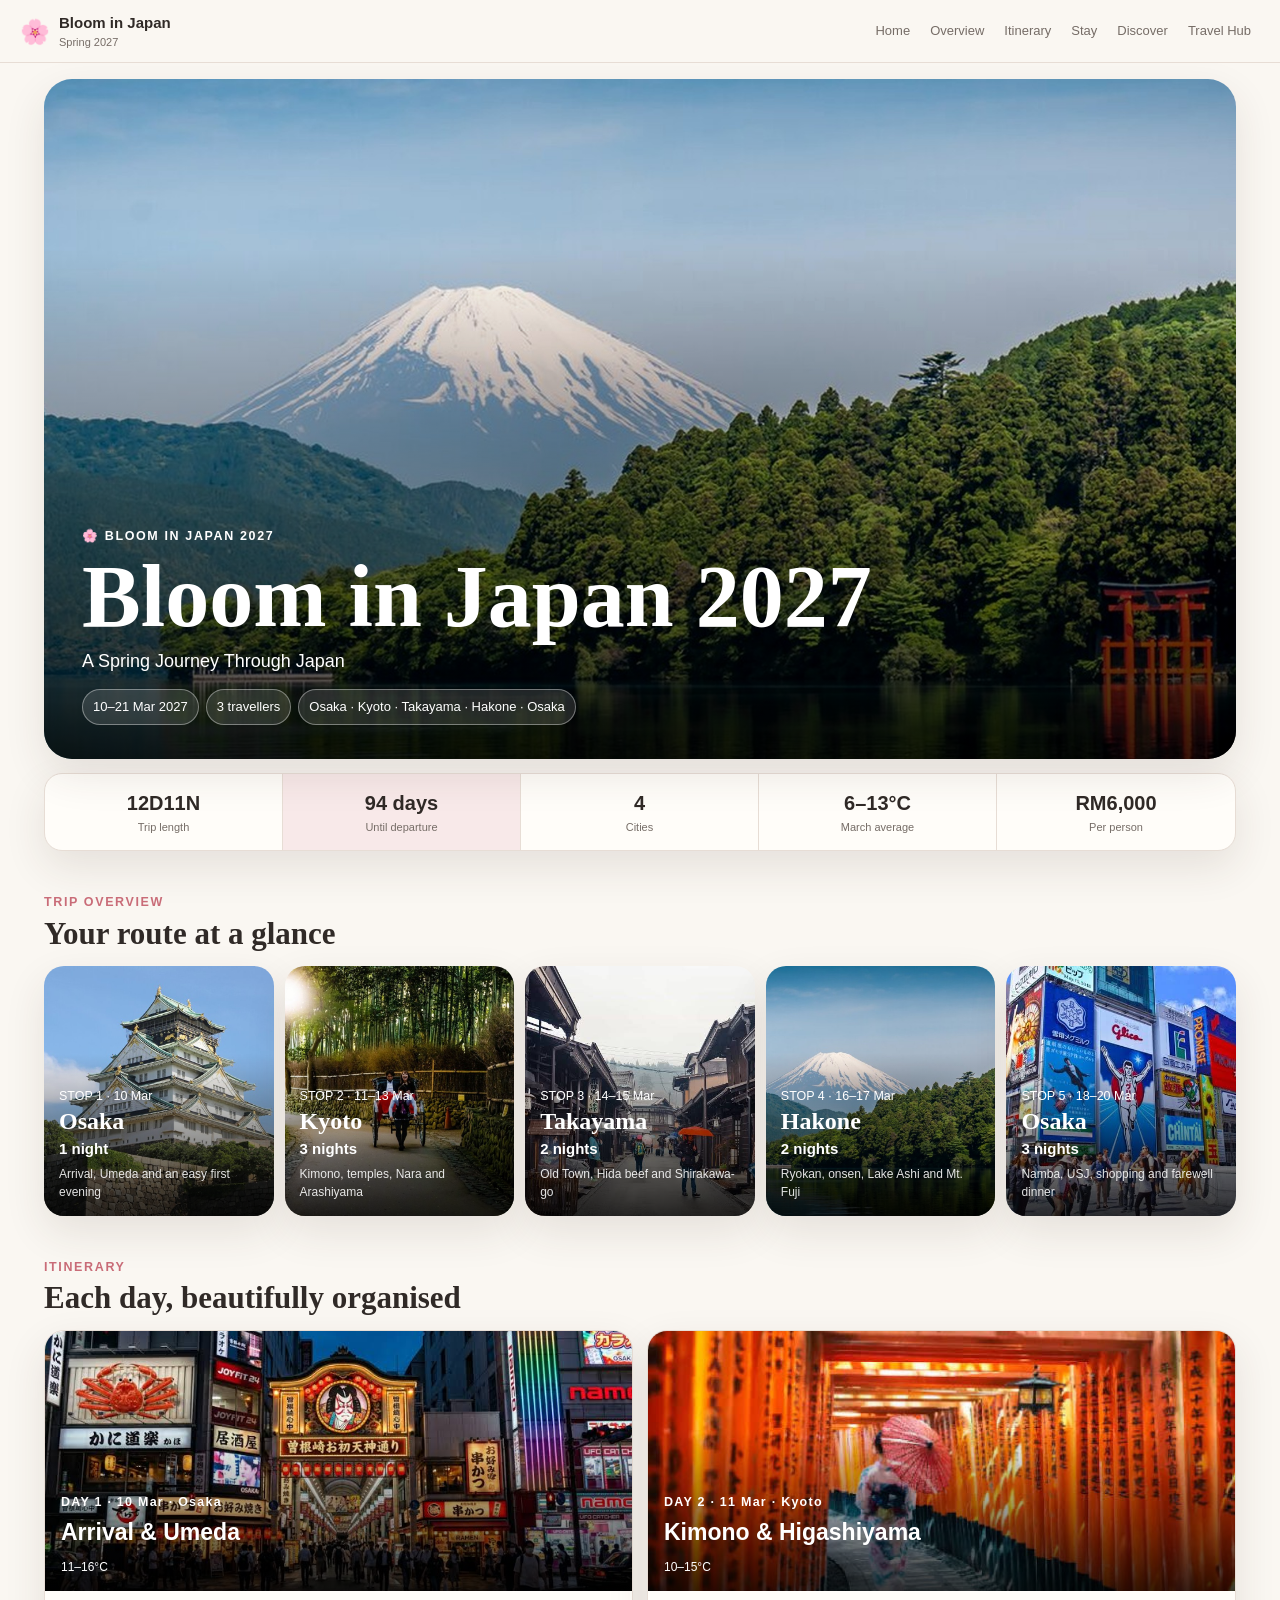
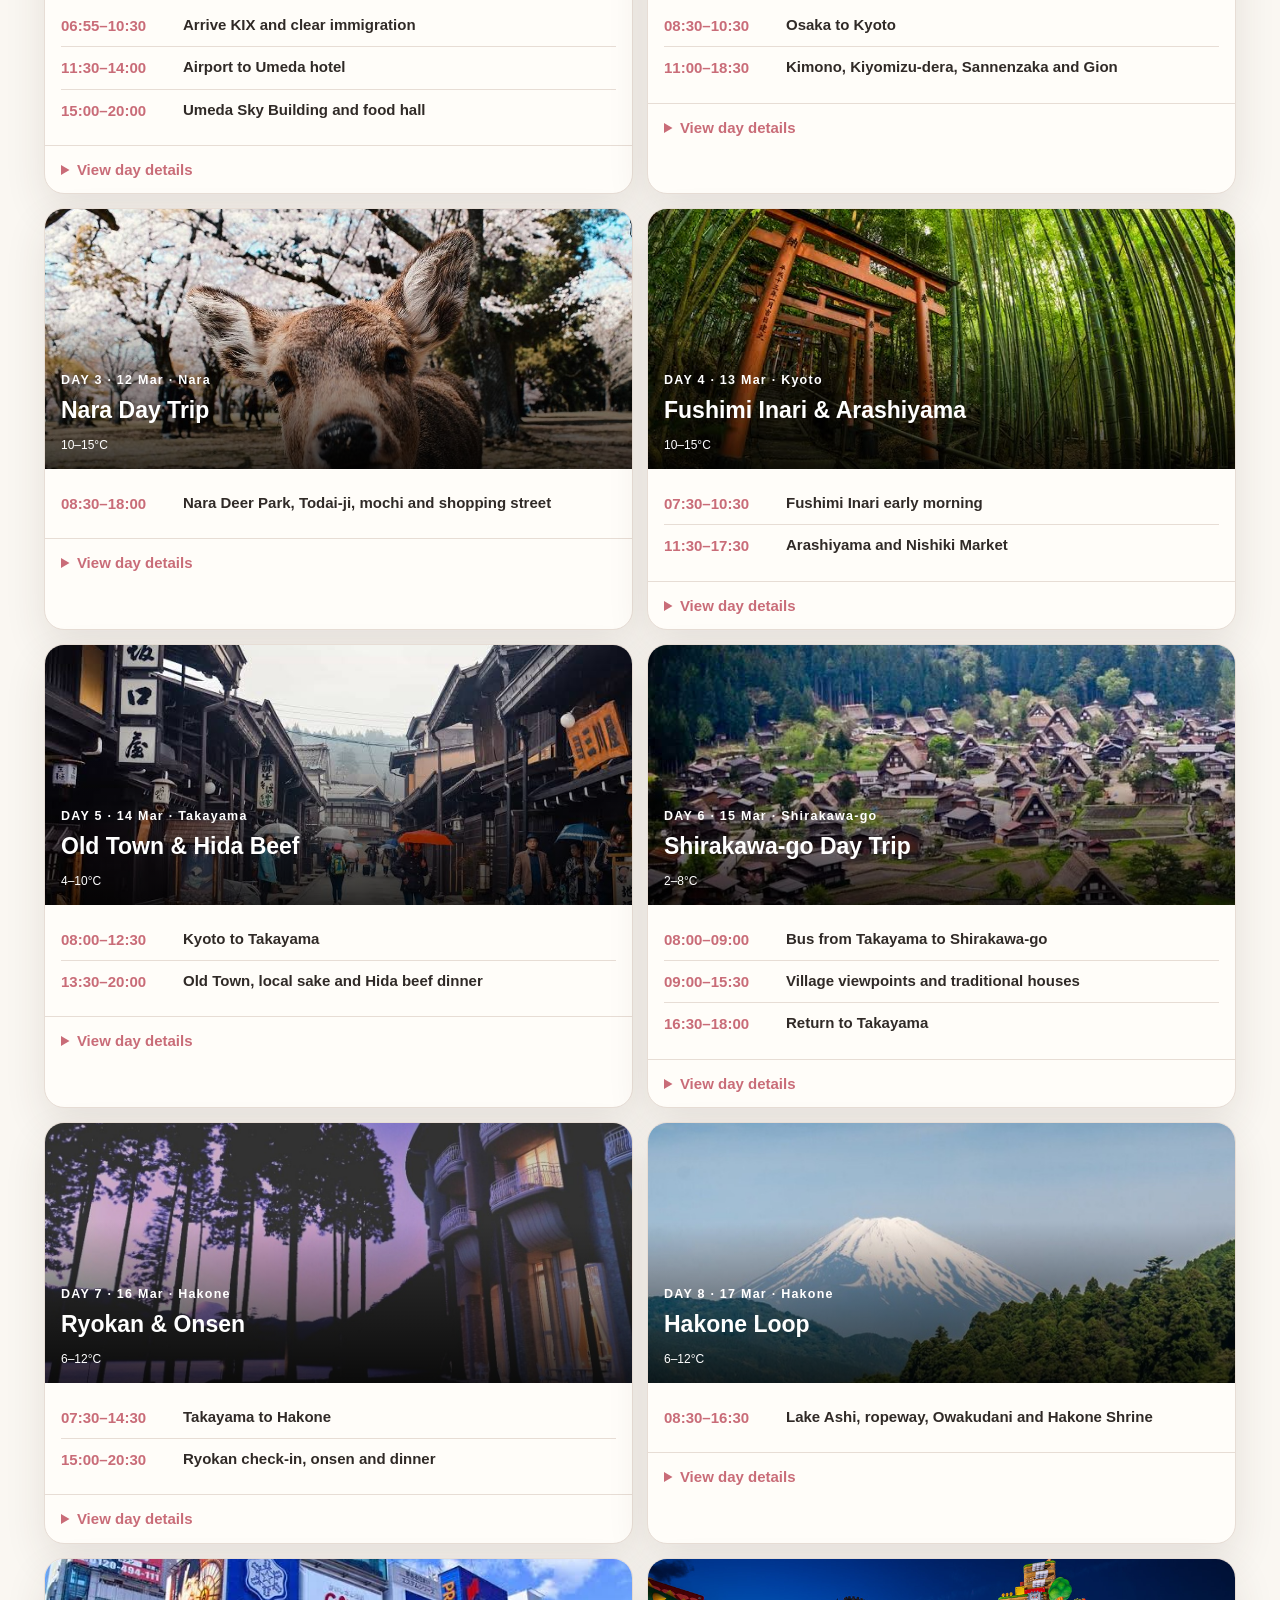
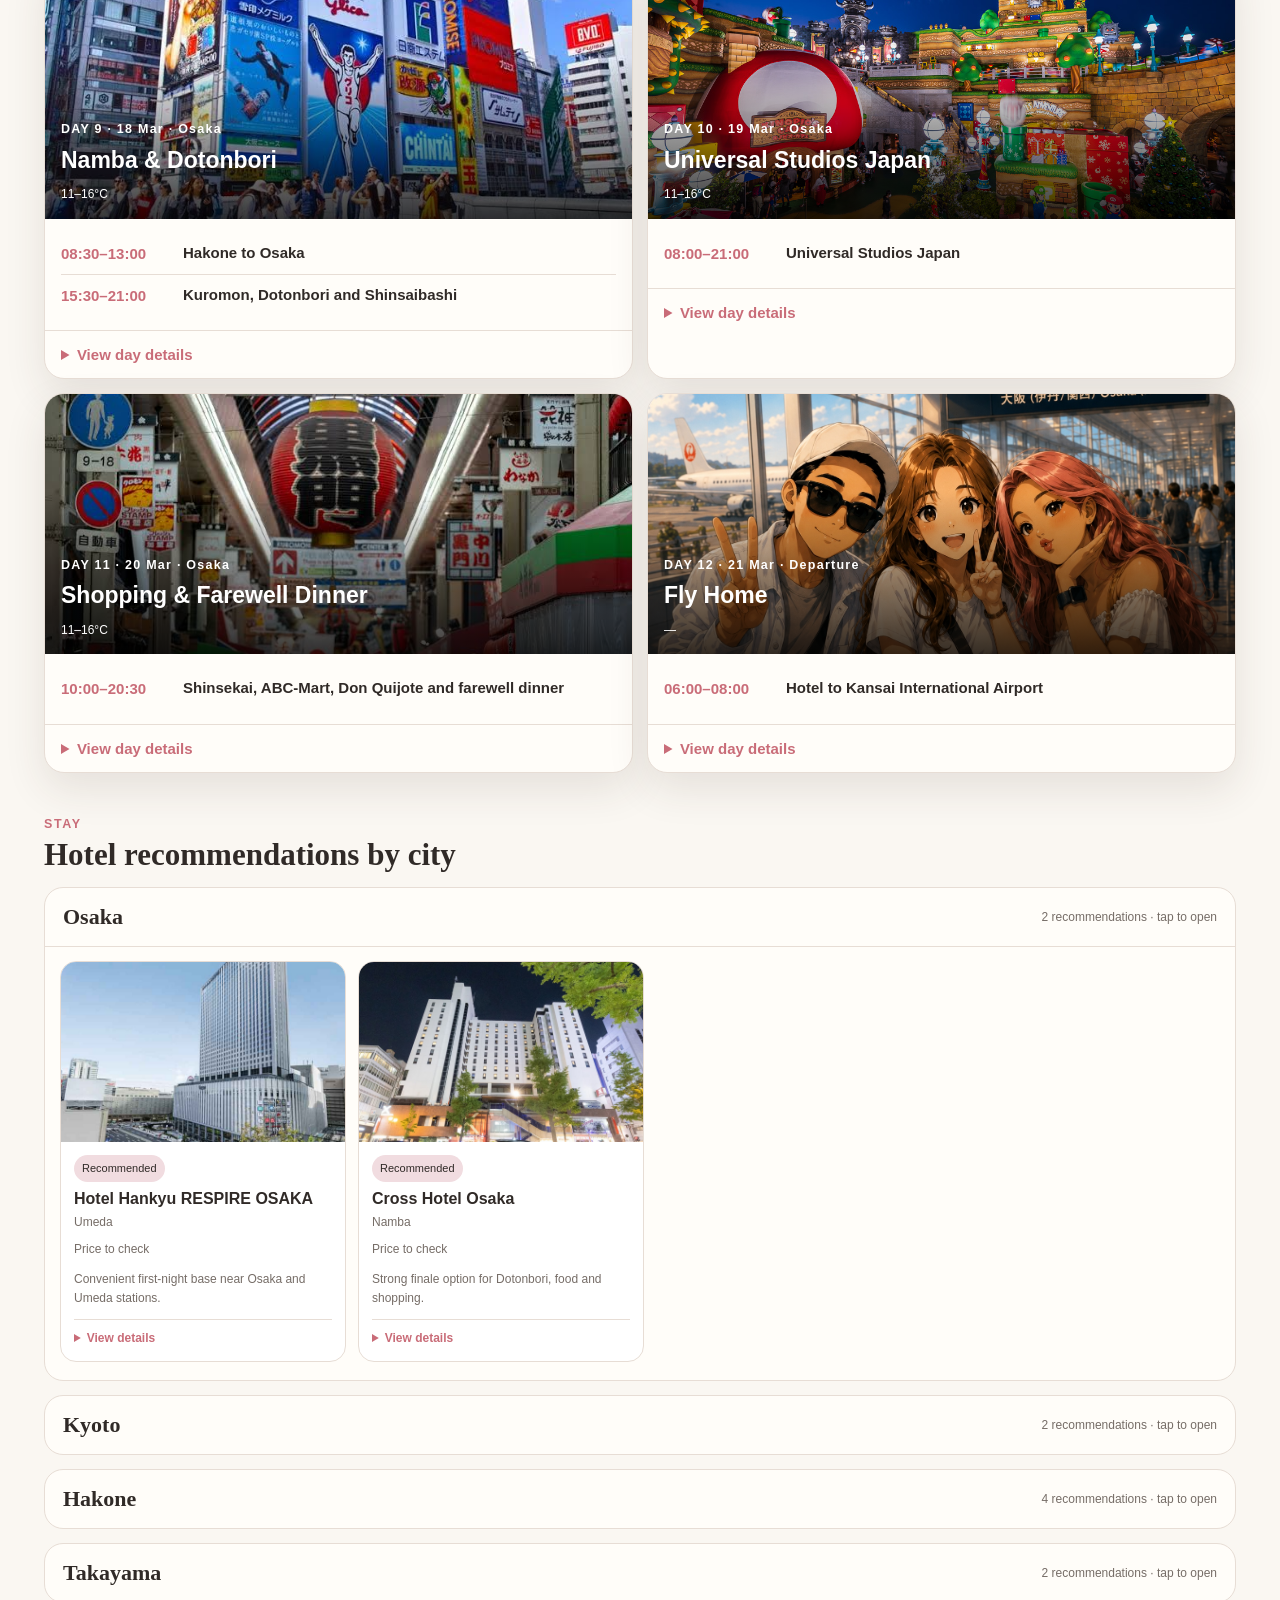
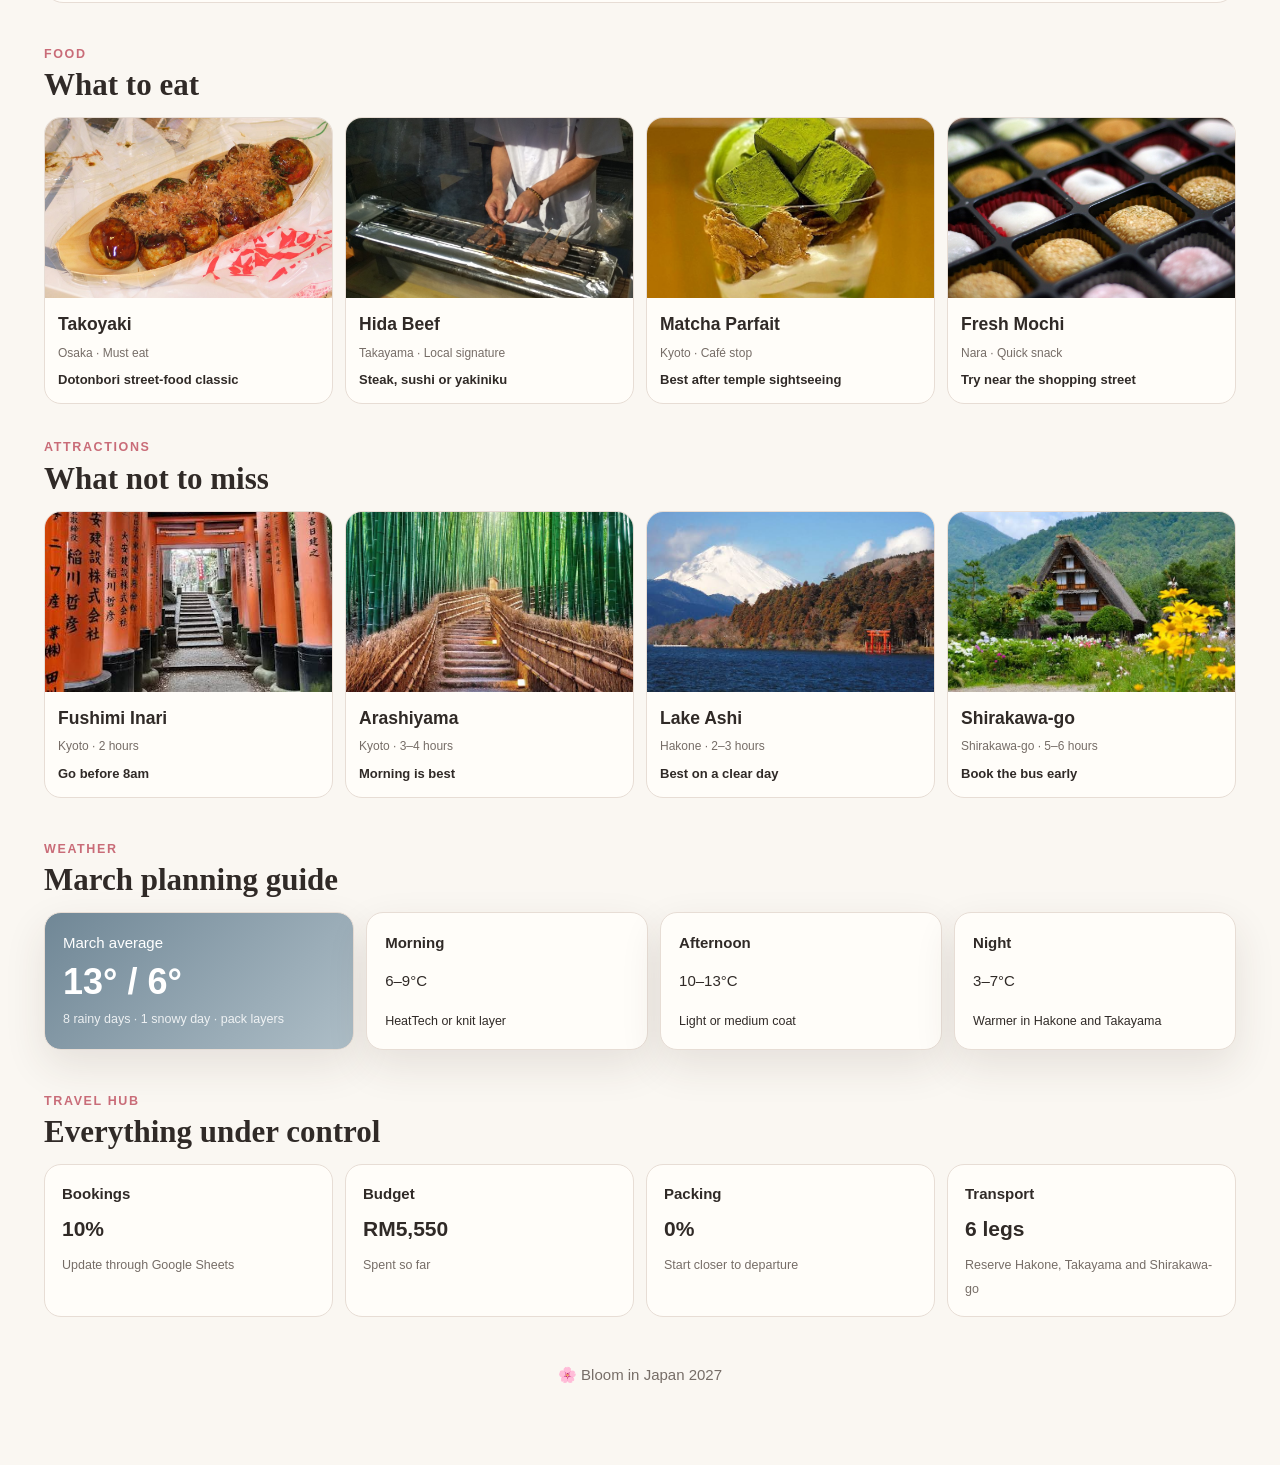
==== index.html @ 4341fa82 "Add files via upload" ====
<!doctype html>
<html lang="en">
<head>
<meta charset="utf-8">
<meta name="viewport" content="width=device-width,initial-scale=1,viewport-fit=cover">
<meta name="theme-color" content="#faf7f2">
<title>🌸 Bloom in Japan 2027</title>
<meta name="description" content="Bloom in Japan 2027 — a spring journey through Osaka, Kyoto, Takayama and Hakone.">
<link rel="stylesheet" href="assets/css/styles.css">
</head>
<body>
<header class="header">
<a class="brand" href="#home"><span>🌸</span><div><strong>Bloom in Japan</strong><small>Spring 2027</small></div></a>
<nav><a href="#home">Home</a><a href="#overview">Overview</a><a href="#itinerary">Itinerary</a><a href="#hotels">Stay</a><a href="#discover">Discover</a><a href="#hub">Travel Hub</a></nav>
</header>
<main>
<section id="home" class="hero"><img src="images/hero.jpg" alt="Japan"><div class="hero-copy"><small>🌸 BLOOM IN JAPAN 2027</small><h1 id="tripName"></h1><p id="tripStyle"></p><div class="pills"><span class="pill" id="dates"></span><span class="pill" id="travellers"></span><span class="pill" id="cities"></span></div></div></section>
<section class="stats"><div class="stat"><strong id="duration"></strong><span>Trip length</span></div><div class="stat countdown" id="countdownBox"><strong id="countdown"></strong><span>Until departure</span></div><div class="stat"><strong>4</strong><span>Cities</span></div><div class="stat"><strong>6–13°C</strong><span>March average</span></div><div class="stat"><strong id="budget"></strong><span>Per person</span></div></section>
<section id="overview" class="section"><div class="heading"><div><small>TRIP OVERVIEW</small><h2>Your route at a glance</h2></div></div><div id="routeGrid" class="route-grid"></div></section>
<section id="itinerary" class="section"><div class="heading"><div><small>ITINERARY</small><h2>Each day, beautifully organised</h2></div></div><div id="dayGrid" class="day-grid"></div></section>
<section id="hotels" class="section"><div class="heading"><div><small>STAY</small><h2>Hotel recommendations by city</h2></div></div><div id="hotelCities"></div></section>
<section id="discover" class="section"><div class="heading"><div><small>FOOD</small><h2>What to eat</h2></div></div><div id="foodGrid" class="card-grid"></div><div class="heading" style="margin-top:30px"><div><small>ATTRACTIONS</small><h2>What not to miss</h2></div></div><div id="attractionGrid" class="card-grid"></div></section>
<section class="section"><div class="heading"><div><small>WEATHER</small><h2>March planning guide</h2></div></div><div class="weather"><article class="weather-main"><span>March average</span><strong>13° / 6°</strong><small>8 rainy days · 1 snowy day · pack layers</small></article><article><strong>Morning</strong><p>6–9°C</p><small>HeatTech or knit layer</small></article><article><strong>Afternoon</strong><p>10–13°C</p><small>Light or medium coat</small></article><article><strong>Night</strong><p>3–7°C</p><small>Warmer in Hakone and Takayama</small></article></div></section>
<section id="hub" class="section"><div class="heading"><div><small>TRAVEL HUB</small><h2>Everything under control</h2></div></div><div class="hub"><article><strong>Bookings</strong><p>10%</p><small>Update through Google Sheets</small></article><article><strong>Budget</strong><p>RM5,550</p><small>Spent so far</small></article><article><strong>Packing</strong><p>0%</p><small>Start closer to departure</small></article><article><strong>Transport</strong><p>6 legs</p><small>Reserve Hakone, Takayama and Shirakawa-go</small></article></div></section>
<footer>🌸 Bloom in Japan 2027</footer>
</main>
<div class="bottom-nav"><a href="#home">Home</a><a href="#itinerary">Days</a><a href="#hotels">Stay</a><a href="#discover">Save</a><a href="#hub">Hub</a></div>
<script src="assets/js/config.js?v=2.1"></script>
<script src="assets/js/app.js?v=2.1"></script>
</body></html>
---- assets/css/styles.css ----
:root{--bg:#faf7f2;--card:#fffdf9;--text:#302a27;--muted:#766d67;--line:#e7ddd5;--rose:#c96c78;--mocha:#8b5e57;--shadow:0 16px 42px rgba(65,45,35,.11)}
*{box-sizing:border-box}html{scroll-behavior:smooth}body{margin:0;background:var(--bg);color:var(--text);font:15px/1.55 Inter,-apple-system,BlinkMacSystemFont,"Segoe UI",sans-serif}a{color:inherit;text-decoration:none}button{font:inherit}img{display:block;max-width:100%}
.header{position:sticky;top:0;z-index:30;display:flex;align-items:center;justify-content:space-between;gap:20px;padding:11px max(16px,calc((100vw - 1240px)/2));background:rgba(250,247,242,.96);border-bottom:1px solid var(--line);backdrop-filter:blur(18px)}
.brand{display:flex;align-items:center;gap:9px}.brand>span{font-size:24px}.brand strong,.brand small{display:block}.brand small{font-size:11px;color:var(--muted)}
nav{display:flex;gap:2px;overflow:auto}nav a{white-space:nowrap;padding:9px;font-size:13px;color:var(--muted)}
main{max-width:1240px;margin:auto;padding:16px 24px 74px}.hero{height:min(76vh,680px);position:relative;border-radius:28px;overflow:hidden;box-shadow:var(--shadow)}.hero img{width:100%;height:100%;object-fit:cover}.hero:after{content:"";position:absolute;inset:0;background:linear-gradient(transparent 25%,rgba(0,0,0,.78))}.hero-copy{position:absolute;z-index:2;left:38px;right:38px;bottom:34px;color:#fff}.hero-copy small{font-weight:800;letter-spacing:.13em}.hero h1{font:700 clamp(48px,8vw,88px)/.98 Georgia,serif;margin:8px 0}.hero p{font-size:18px;margin:0 0 13px}.pills{display:flex;flex-wrap:wrap;gap:7px}.pill{padding:7px 10px;border:1px solid rgba(255,255,255,.38);background:rgba(255,255,255,.13);border-radius:999px;font-size:13px}
.stats{display:grid;grid-template-columns:repeat(5,1fr);margin-top:14px;border:1px solid var(--line);border-radius:18px;background:var(--card);box-shadow:var(--shadow)}.stat{padding:14px;text-align:center;border-right:1px solid var(--line)}.stat:last-child{border-right:0}.stat strong,.stat span{display:block}.stat strong{font-size:20px}.stat span{font-size:11px;color:var(--muted)}.countdown{background:#f8e9e9}
.section{margin-top:38px}.heading{display:flex;justify-content:space-between;align-items:end;gap:14px;margin-bottom:14px}.heading small{color:var(--rose);font-weight:800;letter-spacing:.13em}.heading h2{font:700 31px Georgia,serif;margin:3px 0 0}
.route-grid{display:grid;grid-template-columns:repeat(5,1fr);gap:11px}.route-card{min-height:250px;position:relative;overflow:hidden;border-radius:20px;box-shadow:var(--shadow)}.route-card img{width:100%;height:100%;object-fit:cover}.route-card:after{content:"";position:absolute;inset:0;background:linear-gradient(transparent 35%,rgba(0,0,0,.8))}.route-copy{position:absolute;z-index:2;left:15px;right:15px;bottom:14px;color:#fff}.route-copy small,.route-copy strong,.route-copy span{display:block}.route-copy h3{font:700 24px Georgia,serif;margin:2px 0}.route-copy span{font-size:12px;opacity:.88;margin-top:4px}
.day-grid{display:grid;grid-template-columns:repeat(2,1fr);gap:14px}.day-card{background:var(--card);border:1px solid var(--line);border-radius:20px;overflow:hidden;box-shadow:var(--shadow)}.day-media{height:260px;position:relative}.day-media img{width:100%;height:100%;object-fit:cover}.day-media:after{content:"";position:absolute;inset:0;background:linear-gradient(transparent 38%,rgba(0,0,0,.78))}.day-title{position:absolute;z-index:2;left:16px;right:16px;bottom:14px;color:#fff}.day-title small{letter-spacing:.1em;font-weight:800}.day-title h3{margin:3px 0;font-size:23px}.day-title span{font-size:12px}.day-summary{padding:14px 16px}.activity{display:grid;grid-template-columns:110px minmax(0,1fr);gap:12px;padding:9px 0;border-bottom:1px solid var(--line)}.activity:last-child{border-bottom:0}.activity time{white-space:nowrap;color:var(--rose);font-weight:750}.activity strong{overflow-wrap:anywhere;line-height:1.4}.day-extra{border-top:1px solid var(--line)}.day-extra summary{cursor:pointer;padding:12px 16px;color:var(--rose);font-weight:750}.day-extra p{padding:0 16px 14px;margin:0;color:var(--muted);font-size:13px}
.hotel-city{margin-bottom:14px;border:1px solid var(--line);border-radius:19px;background:var(--card);overflow:hidden}.hotel-city-head{padding:16px 18px;display:flex;justify-content:space-between;align-items:center;cursor:pointer}.hotel-city-head h3{font:700 22px Georgia,serif;margin:0}.hotel-city-head span{font-size:12px;color:var(--muted)}.hotel-city-body{display:none;padding:0 14px 14px}.hotel-city.open .hotel-city-body{display:block;border-top:1px solid var(--line)}.hotel-row{display:flex;gap:12px;overflow-x:auto;padding:14px 1px 4px;scroll-snap-type:x mandatory}.hotel-card{flex:0 0 286px;scroll-snap-align:start;border:1px solid var(--line);border-radius:16px;overflow:hidden;background:#fff}.hotel-card img{width:100%;height:180px;object-fit:cover;background:#eadfd8}.hotel-body{padding:13px}.tag{display:inline-flex;padding:5px 8px;border-radius:999px;background:#f1dce0;font-size:11px}.hotel-body h4{font-size:16px;line-height:1.3;margin:7px 0 3px}.meta{font-size:12px;color:var(--muted)}.price{font-size:19px;font-weight:850;margin:7px 0}.why{font-size:12px;color:var(--muted);display:-webkit-box;-webkit-line-clamp:2;-webkit-box-orient:vertical;overflow:hidden}.hotel-body details{border-top:1px solid var(--line);margin-top:10px;padding-top:9px}.hotel-body summary{cursor:pointer;color:var(--rose);font-size:12px;font-weight:750}.hotel-body details p{font-size:12px;color:var(--muted)}.buttons{display:flex;gap:7px}.buttons a{padding:8px 10px;border-radius:9px;background:var(--text);color:#fff;font-size:12px}.buttons .alt{background:#eee5de;color:var(--text)}
.card-grid{display:grid;grid-template-columns:repeat(4,1fr);gap:12px}.visual-card{border:1px solid var(--line);border-radius:17px;overflow:hidden;background:var(--card)}.visual-card img{width:100%;height:180px;object-fit:cover}.visual-body{padding:13px}.visual-body h3{margin:0}.visual-body p{font-size:12px;color:var(--muted);margin:5px 0}.visual-body strong{font-size:13px}
.weather{display:grid;grid-template-columns:1.1fr repeat(3,1fr);gap:12px}.weather article{padding:18px;background:var(--card);border:1px solid var(--line);border-radius:17px;box-shadow:var(--shadow)}.weather-main{background:linear-gradient(135deg,#708796,#aebec7)!important;color:#fff}.weather-main strong{font-size:36px}.weather-main span,.weather-main small{display:block}.weather-main small{opacity:.84}.hub{display:grid;grid-template-columns:repeat(4,1fr);gap:12px}.hub article{padding:17px;background:var(--card);border:1px solid var(--line);border-radius:17px}.hub p{font-size:21px;font-weight:850;margin:7px 0}.hub small{color:var(--muted)}
footer{text-align:center;color:var(--muted);padding:46px 0 5px}.bottom-nav{display:none}
@media(max-width:950px){.route-grid{grid-template-columns:repeat(3,1fr)}.card-grid,.weather,.hub{grid-template-columns:repeat(2,1fr)}}
@media(max-width:680px){
.header{display:block;padding:9px 12px 0}.brand{padding-bottom:4px}nav{margin:0 -12px;padding:0 12px}main{padding:10px 10px 86px}.hero{height:66vh;border-radius:20px}.hero-copy{left:21px;right:21px;bottom:22px}.hero h1{font-size:48px}.stats{grid-template-columns:repeat(2,1fr)}.stat{border-top:1px solid var(--line)}.stat:nth-child(-n+2){border-top:0}.stat:nth-child(even){border-right:0}.stat:last-child{grid-column:1/-1}.route-grid{display:flex;overflow-x:auto;scroll-snap-type:x mandatory}.route-card{min-width:78vw;scroll-snap-align:start}.day-grid{grid-template-columns:1fr}.day-media{height:230px}.activity{grid-template-columns:92px minmax(0,1fr);gap:9px}.activity time{font-size:12px}.card-grid,.weather,.hub{grid-template-columns:1fr}.hotel-card{flex-basis:82vw}.heading h2{font-size:26px}.bottom-nav{display:flex;position:fixed;z-index:40;left:10px;right:10px;bottom:10px;justify-content:space-around;padding:8px;background:rgba(48,42,39,.94);border-radius:17px;box-shadow:var(--shadow)}.bottom-nav a{color:#fff;font-size:11px;padding:7px}
}
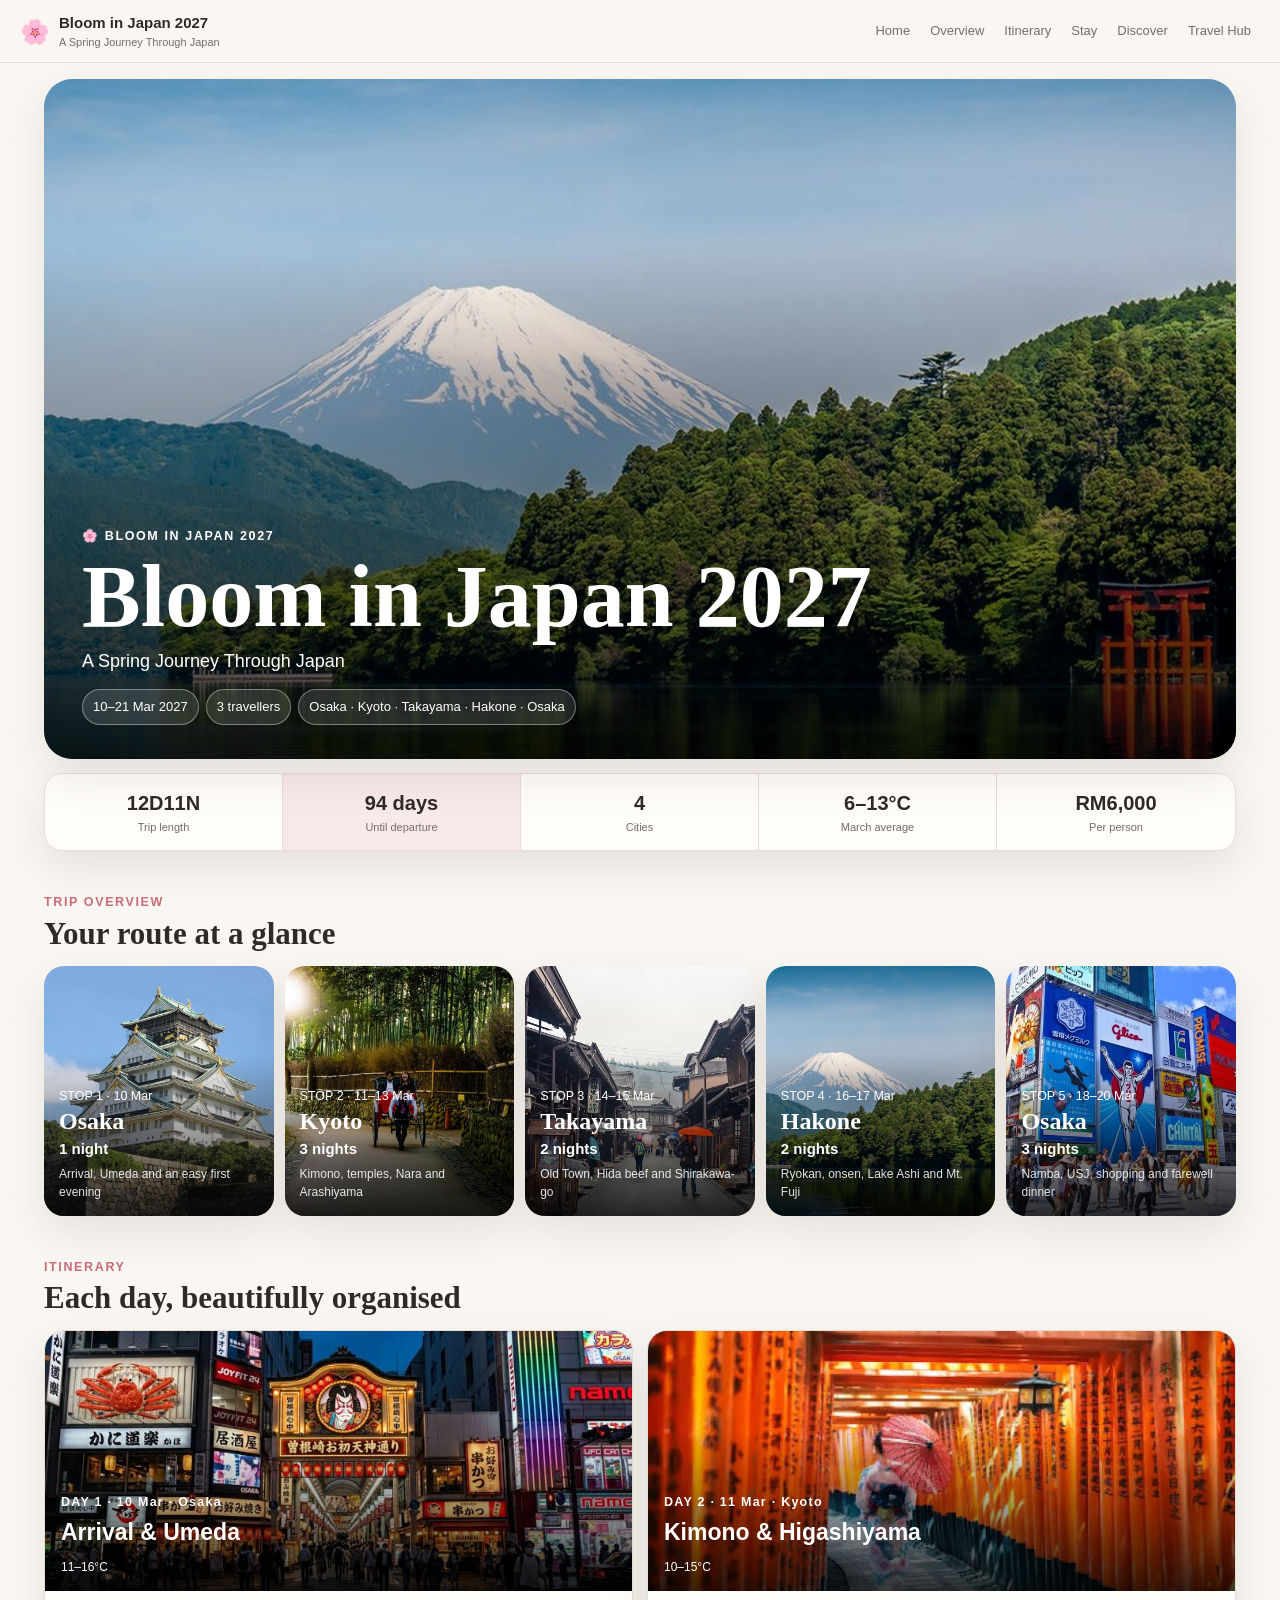
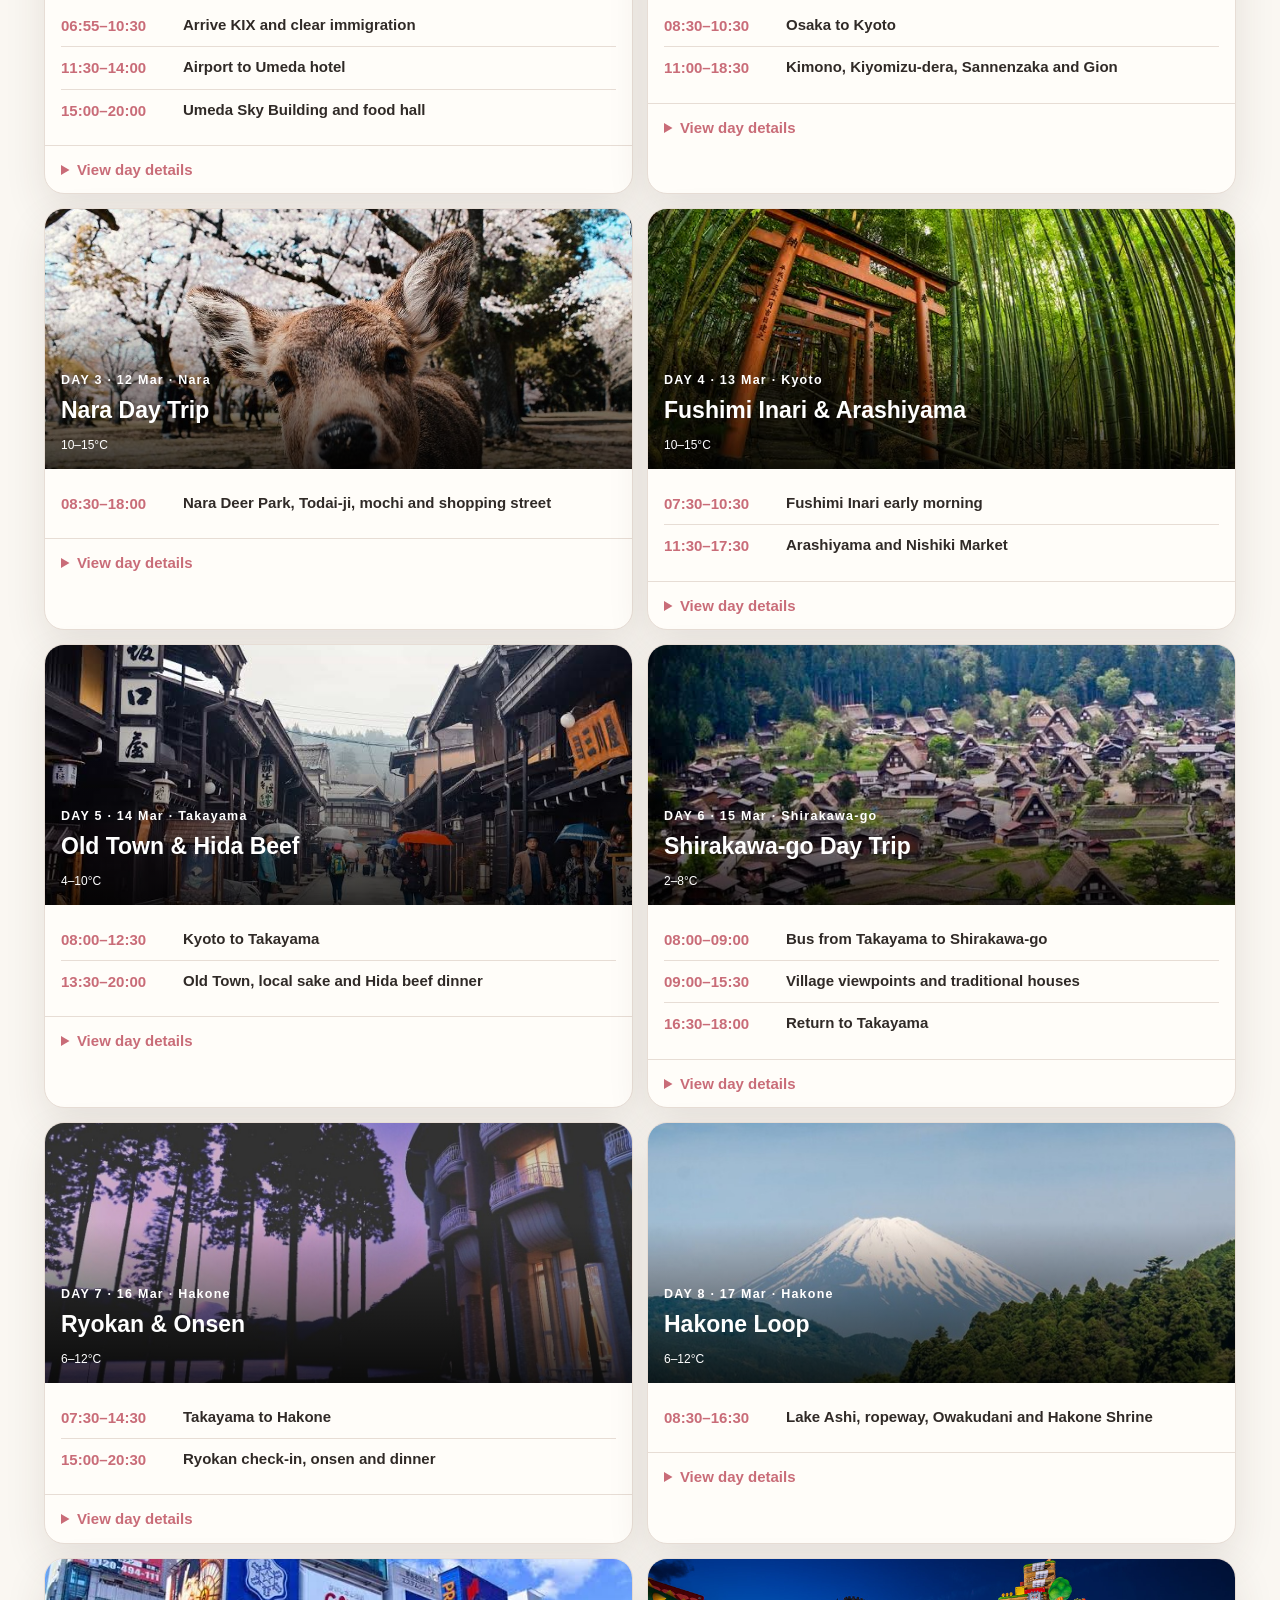
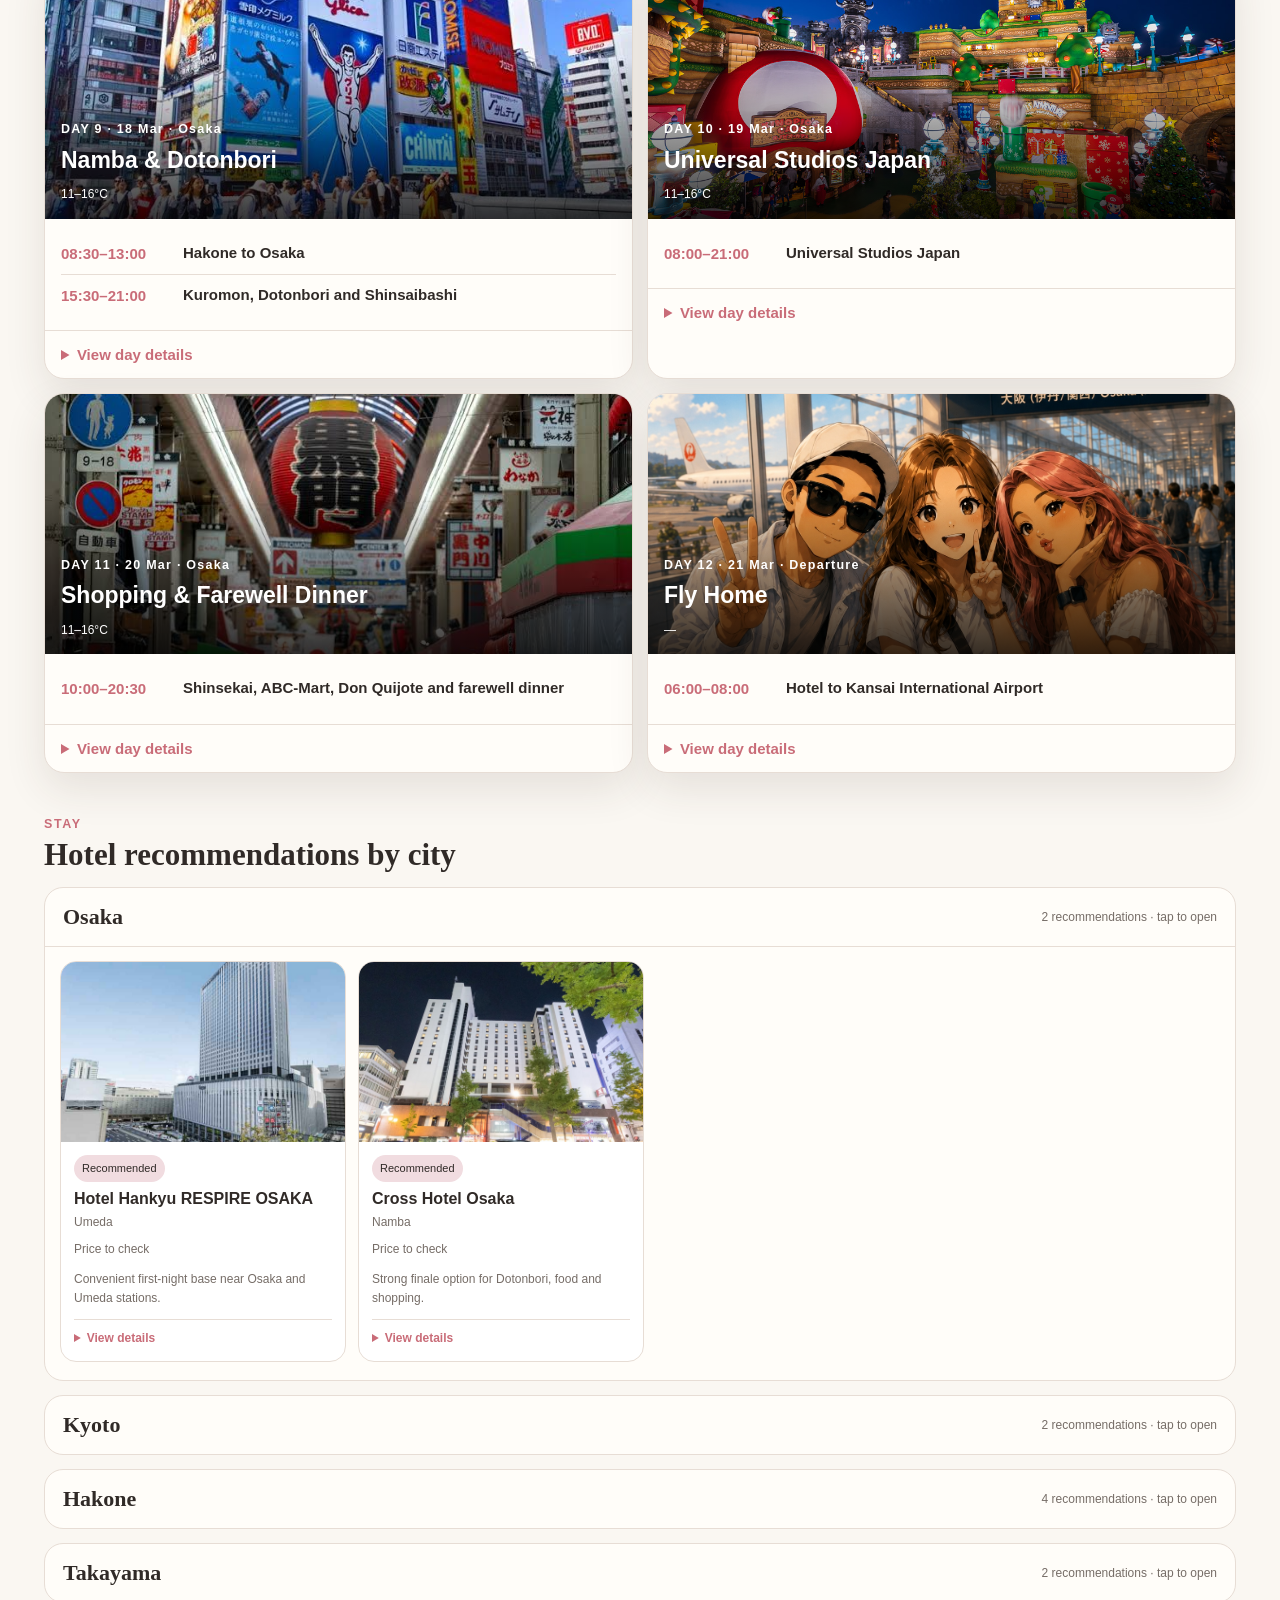
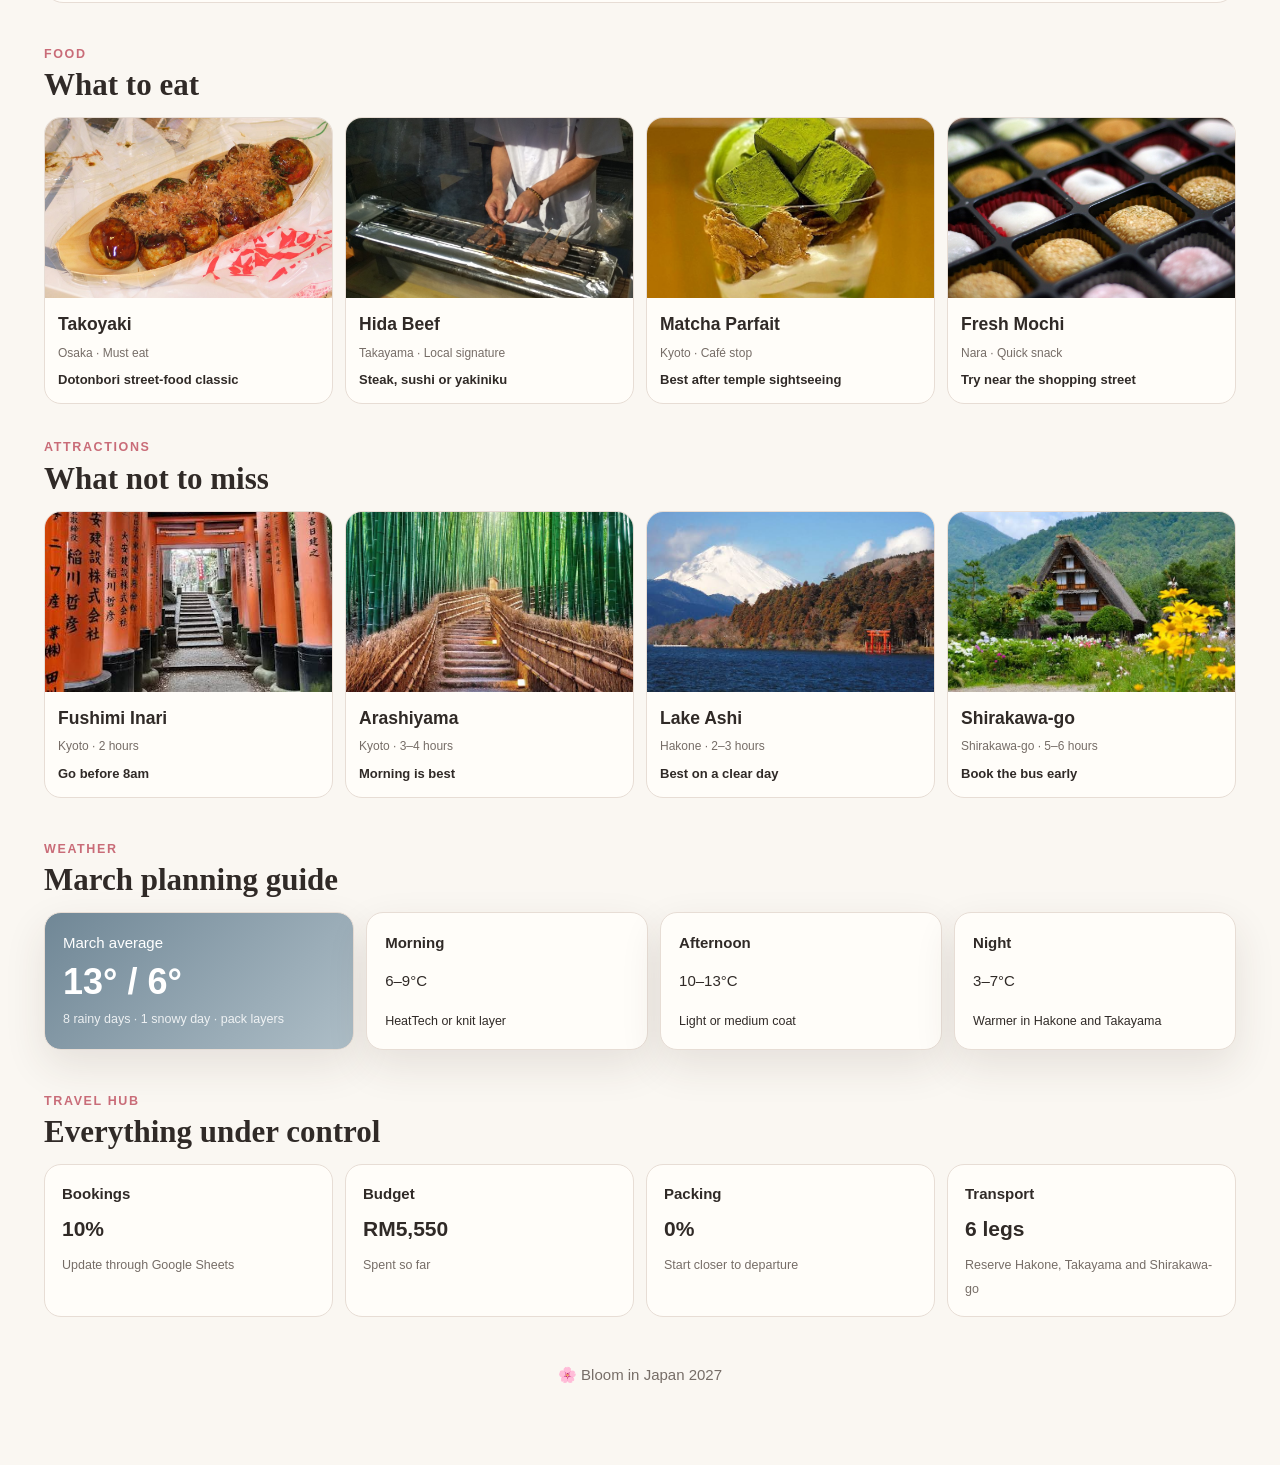
==== commit ee5ca245: "Add files via upload" ====
--- a/index.html
+++ b/index.html
@@ -4,17 +4,17 @@
 <meta charset="utf-8">
 <meta name="viewport" content="width=device-width,initial-scale=1,viewport-fit=cover">
 <meta name="theme-color" content="#faf7f2">
-<title>🌸 Bloom in Japan 2027</title>
-<meta name="description" content="Bloom in Japan 2027 — a spring journey through Osaka, Kyoto, Takayama and Hakone.">
+<title>Japan 2027</title>
+<meta id="metaDescription" name="description" content="Japan 2027 travel itinerary.">
 <link rel="stylesheet" href="assets/css/styles.css">
 </head>
 <body>
 <header class="header">
-<a class="brand" href="#home"><span>🌸</span><div><strong>Bloom in Japan</strong><small>Spring 2027</small></div></a>
+<a class="brand" href="#home"><span>🌸</span><div><strong id="brandName">Japan 2027</strong><small id="brandSubtitle">Spring Journey</small></div></a>
 <nav><a href="#home">Home</a><a href="#overview">Overview</a><a href="#itinerary">Itinerary</a><a href="#hotels">Stay</a><a href="#discover">Discover</a><a href="#hub">Travel Hub</a></nav>
 </header>
 <main>
-<section id="home" class="hero"><img src="images/hero.jpg" alt="Japan"><div class="hero-copy"><small>🌸 BLOOM IN JAPAN 2027</small><h1 id="tripName"></h1><p id="tripStyle"></p><div class="pills"><span class="pill" id="dates"></span><span class="pill" id="travellers"></span><span class="pill" id="cities"></span></div></div></section>
+<section id="home" class="hero"><img src="images/hero.jpg" alt="Japan"><div class="hero-copy"><small id="heroEyebrow">🌸 JAPAN 2027</small><h1 id="tripName"></h1><p id="tripStyle"></p><div class="pills"><span class="pill" id="dates"></span><span class="pill" id="travellers"></span><span class="pill" id="cities"></span></div></div></section>
 <section class="stats"><div class="stat"><strong id="duration"></strong><span>Trip length</span></div><div class="stat countdown" id="countdownBox"><strong id="countdown"></strong><span>Until departure</span></div><div class="stat"><strong>4</strong><span>Cities</span></div><div class="stat"><strong>6–13°C</strong><span>March average</span></div><div class="stat"><strong id="budget"></strong><span>Per person</span></div></section>
 <section id="overview" class="section"><div class="heading"><div><small>TRIP OVERVIEW</small><h2>Your route at a glance</h2></div></div><div id="routeGrid" class="route-grid"></div></section>
 <section id="itinerary" class="section"><div class="heading"><div><small>ITINERARY</small><h2>Each day, beautifully organised</h2></div></div><div id="dayGrid" class="day-grid"></div></section>
@@ -22,9 +22,9 @@
 <section id="discover" class="section"><div class="heading"><div><small>FOOD</small><h2>What to eat</h2></div></div><div id="foodGrid" class="card-grid"></div><div class="heading" style="margin-top:30px"><div><small>ATTRACTIONS</small><h2>What not to miss</h2></div></div><div id="attractionGrid" class="card-grid"></div></section>
 <section class="section"><div class="heading"><div><small>WEATHER</small><h2>March planning guide</h2></div></div><div class="weather"><article class="weather-main"><span>March average</span><strong>13° / 6°</strong><small>8 rainy days · 1 snowy day · pack layers</small></article><article><strong>Morning</strong><p>6–9°C</p><small>HeatTech or knit layer</small></article><article><strong>Afternoon</strong><p>10–13°C</p><small>Light or medium coat</small></article><article><strong>Night</strong><p>3–7°C</p><small>Warmer in Hakone and Takayama</small></article></div></section>
 <section id="hub" class="section"><div class="heading"><div><small>TRAVEL HUB</small><h2>Everything under control</h2></div></div><div class="hub"><article><strong>Bookings</strong><p>10%</p><small>Update through Google Sheets</small></article><article><strong>Budget</strong><p>RM5,550</p><small>Spent so far</small></article><article><strong>Packing</strong><p>0%</p><small>Start closer to departure</small></article><article><strong>Transport</strong><p>6 legs</p><small>Reserve Hakone, Takayama and Shirakawa-go</small></article></div></section>
-<footer>🌸 Bloom in Japan 2027</footer>
+<footer id="siteFooter">🌸 Japan 2027</footer>
 </main>
 <div class="bottom-nav"><a href="#home">Home</a><a href="#itinerary">Days</a><a href="#hotels">Stay</a><a href="#discover">Save</a><a href="#hub">Hub</a></div>
 <script src="assets/js/config.js?v=2.1"></script>
-<script src="assets/js/app.js?v=2.1"></script>
+<script src="assets/js/app.js?v=config-branding-1"></script>
 </body></html>
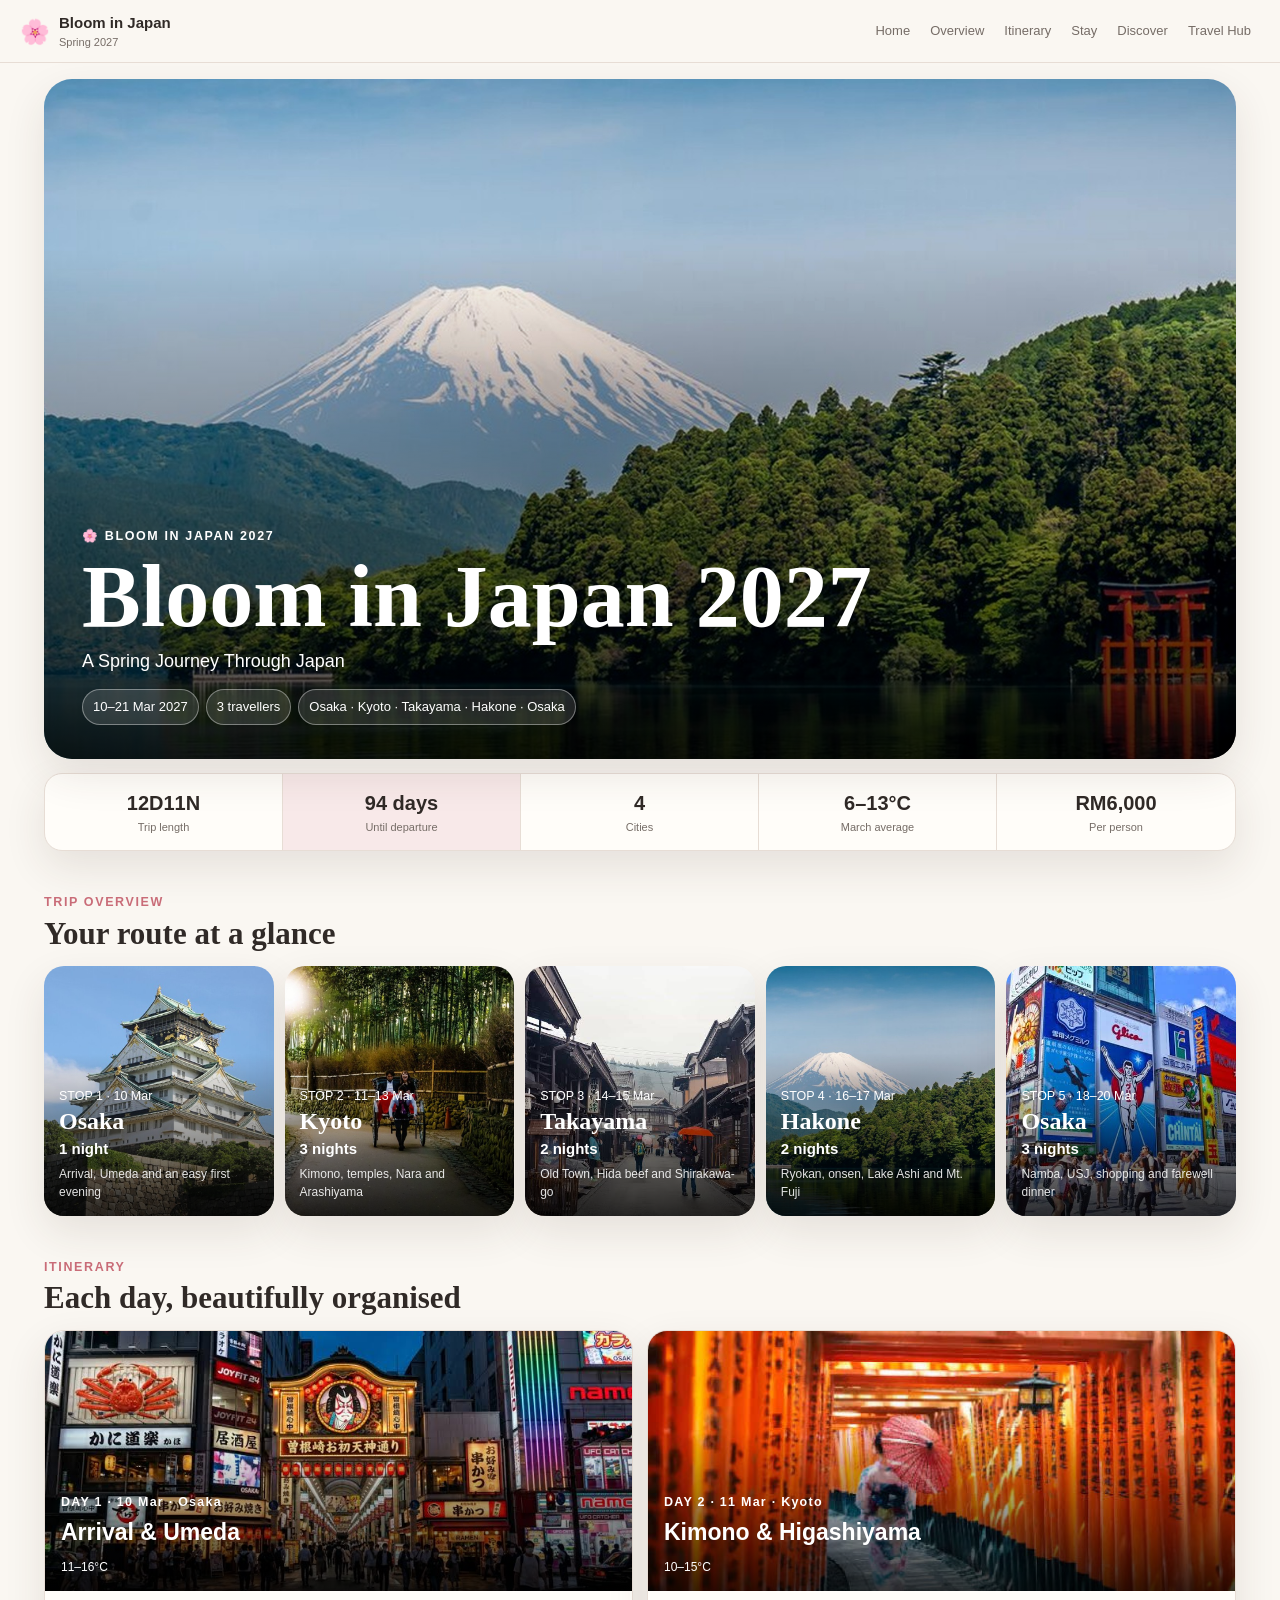
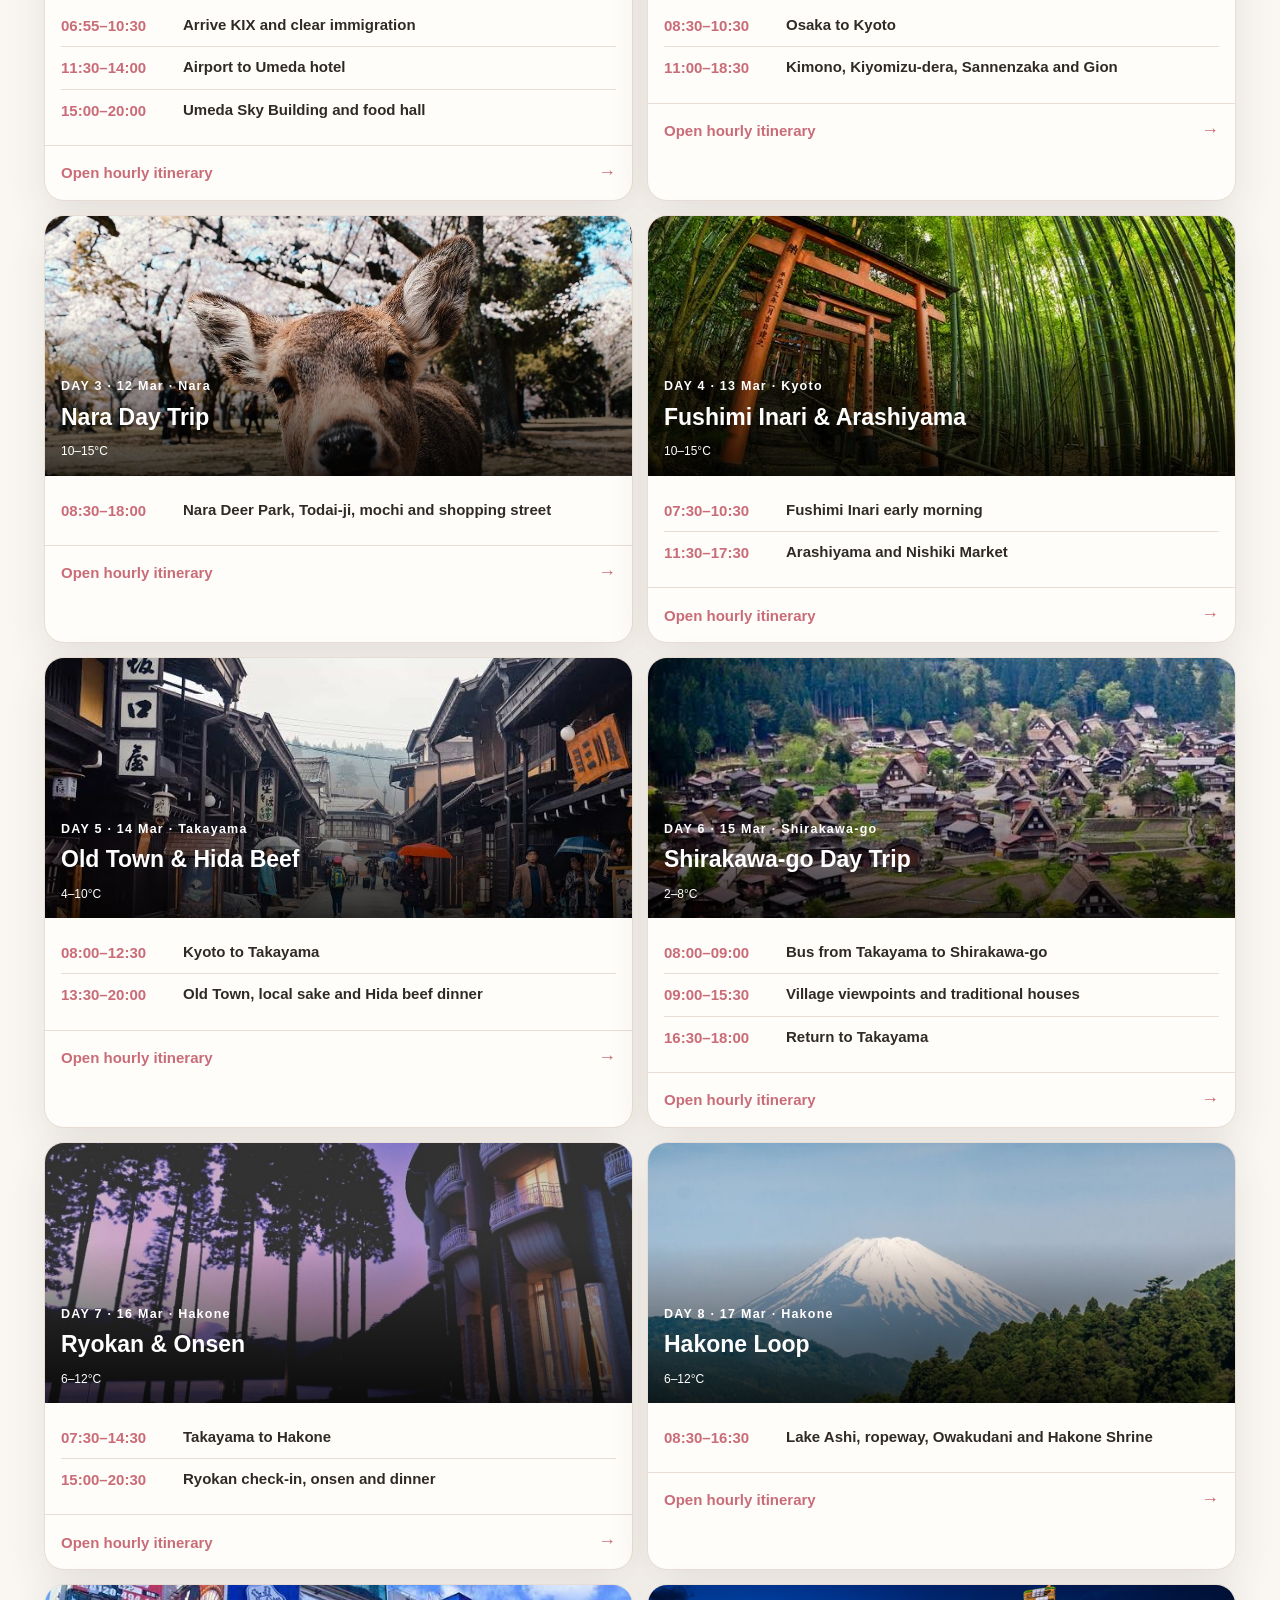
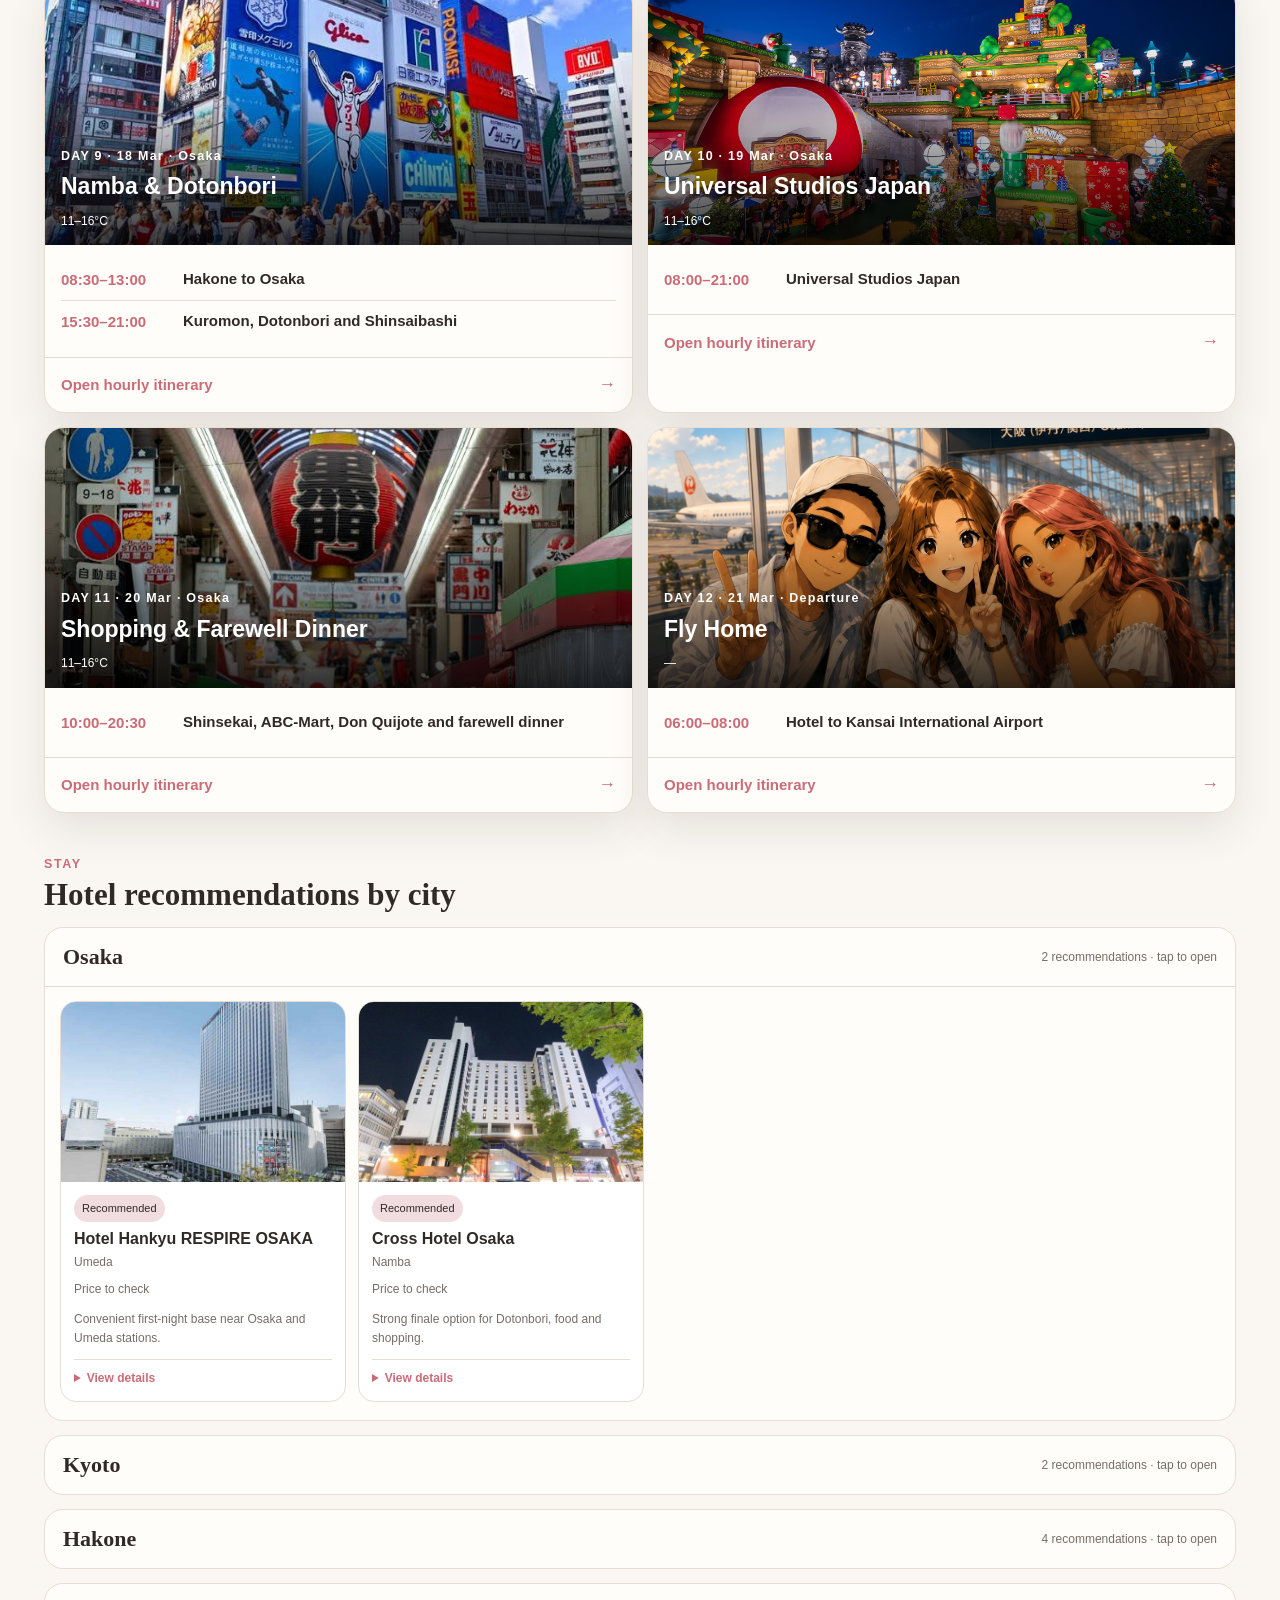
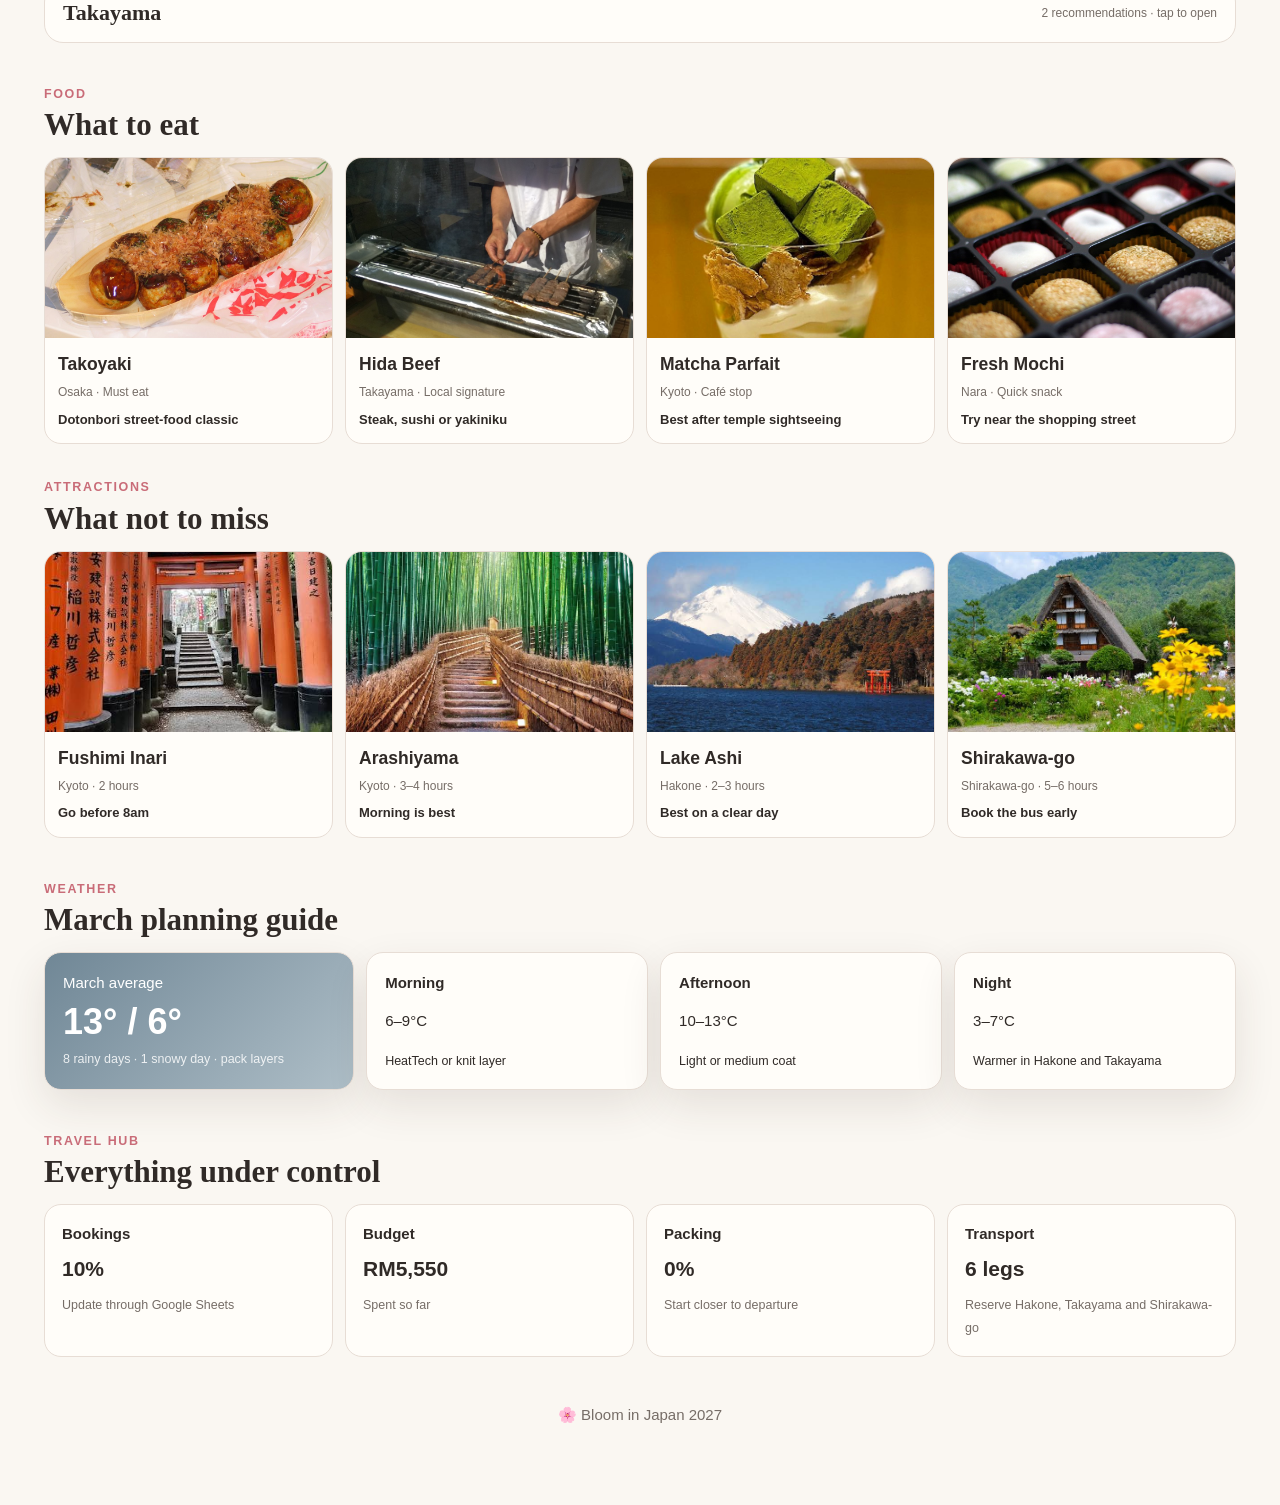
==== commit c9b823e0: "Add files via upload" ====
--- a/index.html
+++ b/index.html
@@ -4,17 +4,17 @@
 <meta charset="utf-8">
 <meta name="viewport" content="width=device-width,initial-scale=1,viewport-fit=cover">
 <meta name="theme-color" content="#faf7f2">
-<title>Japan 2027</title>
-<meta id="metaDescription" name="description" content="Japan 2027 travel itinerary.">
-<link rel="stylesheet" href="assets/css/styles.css">
+<title>🌸 Bloom in Japan 2027</title>
+<meta name="description" content="Bloom in Japan 2027 — a spring journey through Osaka, Kyoto, Takayama and Hakone.">
+<link rel="stylesheet" href="assets/css/styles.css?v=daydetails-1">
 </head>
 <body>
 <header class="header">
-<a class="brand" href="#home"><span>🌸</span><div><strong id="brandName">Japan 2027</strong><small id="brandSubtitle">Spring Journey</small></div></a>
+<a class="brand" href="#home"><span>🌸</span><div><strong>Bloom in Japan</strong><small>Spring 2027</small></div></a>
 <nav><a href="#home">Home</a><a href="#overview">Overview</a><a href="#itinerary">Itinerary</a><a href="#hotels">Stay</a><a href="#discover">Discover</a><a href="#hub">Travel Hub</a></nav>
 </header>
 <main>
-<section id="home" class="hero"><img src="images/hero.jpg" alt="Japan"><div class="hero-copy"><small id="heroEyebrow">🌸 JAPAN 2027</small><h1 id="tripName"></h1><p id="tripStyle"></p><div class="pills"><span class="pill" id="dates"></span><span class="pill" id="travellers"></span><span class="pill" id="cities"></span></div></div></section>
+<section id="home" class="hero"><img src="images/hero.jpg" alt="Japan"><div class="hero-copy"><small>🌸 BLOOM IN JAPAN 2027</small><h1 id="tripName"></h1><p id="tripStyle"></p><div class="pills"><span class="pill" id="dates"></span><span class="pill" id="travellers"></span><span class="pill" id="cities"></span></div></div></section>
 <section class="stats"><div class="stat"><strong id="duration"></strong><span>Trip length</span></div><div class="stat countdown" id="countdownBox"><strong id="countdown"></strong><span>Until departure</span></div><div class="stat"><strong>4</strong><span>Cities</span></div><div class="stat"><strong>6–13°C</strong><span>March average</span></div><div class="stat"><strong id="budget"></strong><span>Per person</span></div></section>
 <section id="overview" class="section"><div class="heading"><div><small>TRIP OVERVIEW</small><h2>Your route at a glance</h2></div></div><div id="routeGrid" class="route-grid"></div></section>
 <section id="itinerary" class="section"><div class="heading"><div><small>ITINERARY</small><h2>Each day, beautifully organised</h2></div></div><div id="dayGrid" class="day-grid"></div></section>
@@ -22,9 +22,9 @@
 <section id="discover" class="section"><div class="heading"><div><small>FOOD</small><h2>What to eat</h2></div></div><div id="foodGrid" class="card-grid"></div><div class="heading" style="margin-top:30px"><div><small>ATTRACTIONS</small><h2>What not to miss</h2></div></div><div id="attractionGrid" class="card-grid"></div></section>
 <section class="section"><div class="heading"><div><small>WEATHER</small><h2>March planning guide</h2></div></div><div class="weather"><article class="weather-main"><span>March average</span><strong>13° / 6°</strong><small>8 rainy days · 1 snowy day · pack layers</small></article><article><strong>Morning</strong><p>6–9°C</p><small>HeatTech or knit layer</small></article><article><strong>Afternoon</strong><p>10–13°C</p><small>Light or medium coat</small></article><article><strong>Night</strong><p>3–7°C</p><small>Warmer in Hakone and Takayama</small></article></div></section>
 <section id="hub" class="section"><div class="heading"><div><small>TRAVEL HUB</small><h2>Everything under control</h2></div></div><div class="hub"><article><strong>Bookings</strong><p>10%</p><small>Update through Google Sheets</small></article><article><strong>Budget</strong><p>RM5,550</p><small>Spent so far</small></article><article><strong>Packing</strong><p>0%</p><small>Start closer to departure</small></article><article><strong>Transport</strong><p>6 legs</p><small>Reserve Hakone, Takayama and Shirakawa-go</small></article></div></section>
-<footer id="siteFooter">🌸 Japan 2027</footer>
+<footer>🌸 Bloom in Japan 2027</footer>
 </main>
 <div class="bottom-nav"><a href="#home">Home</a><a href="#itinerary">Days</a><a href="#hotels">Stay</a><a href="#discover">Save</a><a href="#hub">Hub</a></div>
 <script src="assets/js/config.js?v=2.1"></script>
-<script src="assets/js/app.js?v=config-branding-1"></script>
+<script src="assets/js/app.js?v=daydetails-1"></script>
 </body></html>
--- a/assets/css/styles.css
+++ b/assets/css/styles.css
@@ -16,3 +16,6 @@
 @media(max-width:680px){
 .header{display:block;padding:9px 12px 0}.brand{padding-bottom:4px}nav{margin:0 -12px;padding:0 12px}main{padding:10px 10px 86px}.hero{height:66vh;border-radius:20px}.hero-copy{left:21px;right:21px;bottom:22px}.hero h1{font-size:48px}.stats{grid-template-columns:repeat(2,1fr)}.stat{border-top:1px solid var(--line)}.stat:nth-child(-n+2){border-top:0}.stat:nth-child(even){border-right:0}.stat:last-child{grid-column:1/-1}.route-grid{display:flex;overflow-x:auto;scroll-snap-type:x mandatory}.route-card{min-width:78vw;scroll-snap-align:start}.day-grid{grid-template-columns:1fr}.day-media{height:230px}.activity{grid-template-columns:92px minmax(0,1fr);gap:9px}.activity time{font-size:12px}.card-grid,.weather,.hub{grid-template-columns:1fr}.hotel-card{flex-basis:82vw}.heading h2{font-size:26px}.bottom-nav{display:flex;position:fixed;z-index:40;left:10px;right:10px;bottom:10px;justify-content:space-around;padding:8px;background:rgba(48,42,39,.94);border-radius:17px;box-shadow:var(--shadow)}.bottom-nav a{color:#fff;font-size:11px;padding:7px}
 }
+
+.open-day{width:100%;display:flex;justify-content:space-between;align-items:center;border:0;border-top:1px solid var(--line);background:transparent;padding:13px 16px;color:var(--rose);font-weight:800;cursor:pointer}.open-day:hover{background:#fff7f7}.open-day span{font-size:18px}.modal-open{overflow:hidden}.day-modal{position:fixed;inset:0;z-index:100;display:none}.day-modal.show{display:block}.day-modal-backdrop{position:absolute;inset:0;background:rgba(30,25,23,.5);backdrop-filter:blur(5px)}.day-modal-panel{position:absolute;inset:3vh 3vw;background:var(--bg);border-radius:24px;box-shadow:0 28px 90px rgba(0,0,0,.24);overflow:auto;padding:24px}.day-modal-head{position:relative;padding:6px 4px 19px;border-bottom:1px solid var(--line)}.day-modal-head small{color:var(--rose);font-weight:850;letter-spacing:.1em}.day-modal-head h2{font:700 38px Georgia,serif;margin:7px 0 2px}.day-modal-head p{margin:0;color:var(--muted)}.day-back,.day-close{border:0;background:transparent;cursor:pointer}.day-back{color:var(--rose);padding:0 0 20px;font-weight:750}.day-close{position:absolute;right:0;top:0;font-size:30px;color:var(--muted)}.day-tabs{display:flex;gap:7px;padding:17px 0;overflow:auto}.day-tabs button{border:0;border-radius:12px;padding:11px 18px;background:transparent;white-space:nowrap}.day-tabs .active{background:#f8e5e8;color:var(--rose);font-weight:800}.day-tabs button:disabled{opacity:.5}.day-detail-table{border:1px solid var(--line);border-radius:17px;overflow:hidden;background:var(--card)}.day-detail-labels,.day-detail-row{display:grid;grid-template-columns:120px 1.2fr 1.4fr 1fr;gap:18px;align-items:center}.day-detail-labels{padding:11px 15px;background:#fbf3f2;color:var(--muted);font-size:11px;text-transform:uppercase;font-weight:850;letter-spacing:.07em}.day-detail-row{padding:16px 15px;border-top:1px solid var(--line)}.detail-time{font-weight:850}.detail-plan{display:flex;align-items:center;gap:12px}.detail-plan strong,.detail-plan small,.detail-location strong,.detail-location a{display:block}.detail-plan small{color:var(--rose);margin-top:3px}.detail-icon{display:grid;place-items:center;width:40px;height:40px;border-radius:50%;background:#f8e5e8;font-size:17px;flex:0 0 auto}.detail-notes,.detail-location{font-size:13px}.detail-location a{color:var(--rose);font-weight:750;margin-top:4px}.muted{color:var(--muted)}.empty-day{padding:35px;text-align:center;color:var(--muted)}.day-modal-nav{display:flex;justify-content:space-between;align-items:center;gap:10px;padding:18px 0 0}.day-modal-nav button{border:1px solid var(--line);background:var(--card);padding:10px 14px;border-radius:12px;cursor:pointer}.day-modal-nav button:disabled{opacity:.35;cursor:not-allowed}.day-modal-nav span{color:var(--muted);font-size:13px}
+@media(max-width:760px){.day-modal-panel{inset:0;border-radius:0;padding:15px 12px}.day-modal-head h2{font-size:30px}.day-detail-labels{display:none}.day-detail-row{display:grid;grid-template-columns:78px 1fr;gap:8px 12px;padding:14px}.detail-time{grid-row:1/5;color:var(--rose);font-size:12px}.detail-plan{grid-column:2}.detail-notes,.detail-location{grid-column:2}.detail-icon{width:34px;height:34px}.day-modal-nav span{display:none}}
